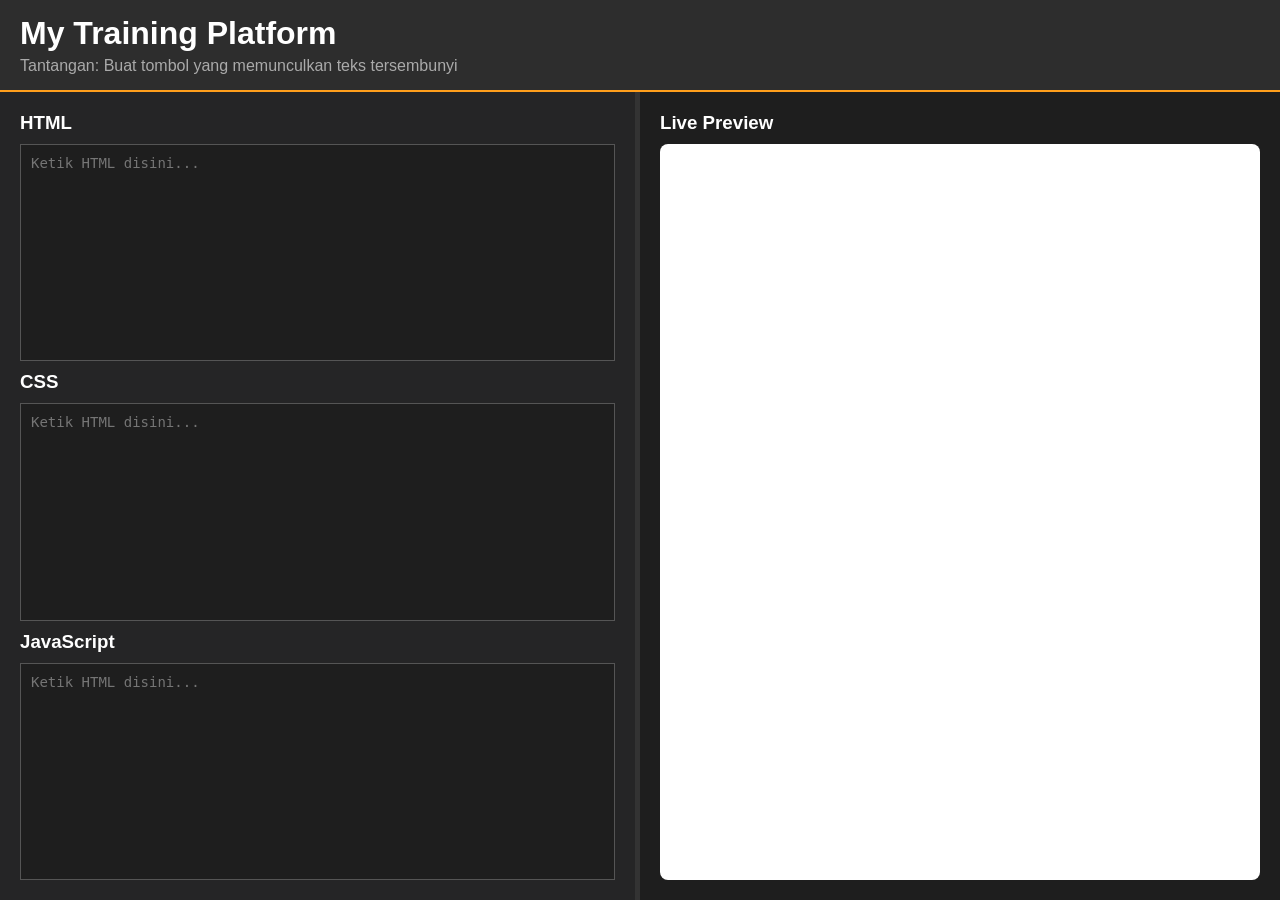
==== index.html @ 6c1050d1 "Initial commit: Live Code Editor" ====
<html lang="en">

<head>
    <meta charset="UTF-8">
    <meta name="viewport" content="width=device-width, initial-scale=1.0">
    <title>personal-training-platform</title>
    <link rel="stylesheet" href="style.css">
</head>

<body>
    <!-- Header -->
    <header class="header">
        <h1>My Training Platform</h1>
        <p class="challenge-text">
            Tantangan: Buat tombol yang memunculkan teks tersembunyi
        </p>
    </header>

    <!-- Main -->
    <main class="container">

        <!-- left-panel: Editor -->
        <div class="editor-panel">
            <h3>HTML</h3>
            <textarea id="html-code" placeholder="Ketik HTML disini..."></textarea>

            <h3>CSS</h3>
            <textarea id="css-code" placeholder="Ketik HTML disini..."></textarea>

            <h3>JavaScript</h3>
            <textarea id="js-code" placeholder="Ketik HTML disini..."></textarea>
        </div>

        <!-- right-panel: Output -->

        <div class="output-panel">
            <h3>Live Preview</h3>
            <iframe id="output"></iframe>
        </div>
    </main>

    <!-- Execute Logic -->
    <script src="script.js"></script>
</body>

</html>
---- style.css ----
* {
    box-sizing: border-box;
    margin: 0;
    padding: 0;
}

body {
    font-family: sans-serif;
    background-color: #1e1e1e;
    color: white;
    height: 100vh;
    display: flex;
    flex-direction: column;
}

/* header */
.header {
    padding: 15px 20px;
    background-color: #2d2d2d;
    border-bottom: 2px solid #ff9f1c;
}

.challenge-text {
    color: #aaa;
    margin-top: 5px;
}

/* main */
.container {
    display: flex;
    flex: 1;
}

.editor-panel,
.output-panel {
    width: 50%;
    padding: 20px;
    display: flex;
    flex-direction: column;
    gap: 10px;
}

.editor-panel {
    background-color: #252526;
    border-right: 5px solid #333;
}

textarea {
    flex: 1;
    background-color: #1e1e1e;
    color: #4af626;
    border: 1px solid #555;
    padding: 10px;
    font-family: monospace;
    font-size: 14px;
    resize: none;
}

iframe {
    flex: 1;
    width: 100%;
    background-color: white;
    border: none;
    border-radius: 8px;
}
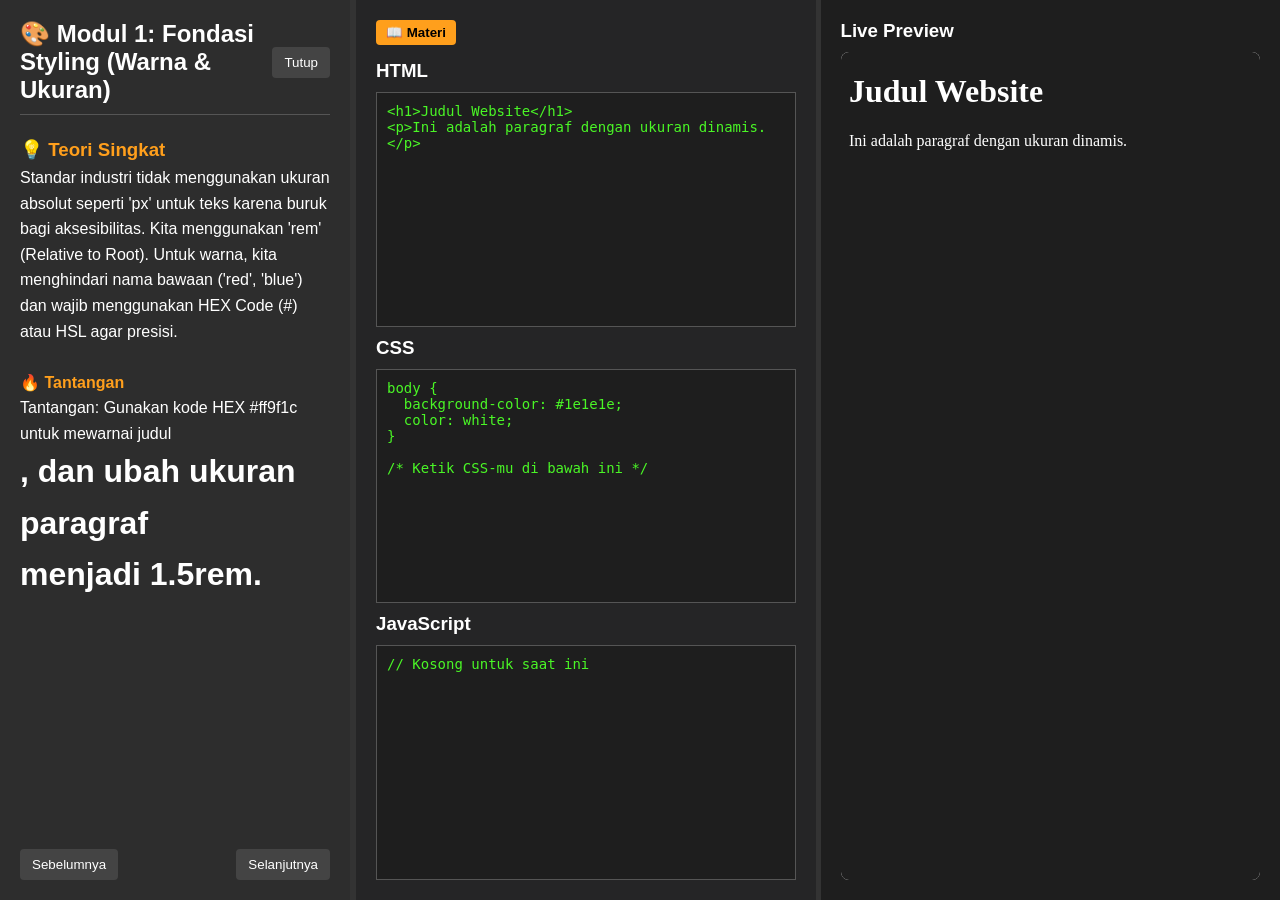
==== commit e506061e: "feat: implement 3-panel UI, custom resizer, and dynamic learning modules" ====
--- a/index.html
+++ b/index.html
@@ -8,27 +8,47 @@
 </head>
 
 <body>
-    <!-- Header -->
-    <header class="header">
-        <h1>My Training Platform</h1>
-        <p class="challenge-text">
-            Tantangan: Buat tombol yang memunculkan teks tersembunyi
-        </p>
-    </header>
 
     <!-- Main -->
     <main class="container">
+        <!-- Theory-Panel  -->
+        <div class="theory-panel" id="theory-panel">
+            <div class="theory-header">
+                <h2>📚 Modul 1</h2>
+                <button class="toggle-panel">Tutup</button>
+            </div>
+            <div class="theory-content" id="theory-content">
+                <h3>Pengenalan DOM</h3>
+                <p>Penjelasan Materi</p>
+                <br>
+                <h4>Tantangan</h4>
+                <p>Buat Tombol yang memunculkan teks tersembunyi</p>
+            </div>
+            <div class="theory-footer">
+                <button class="btn-prev">Sebelumnya</button>
+                <button class="btn-next">Selanjutnya</button>
+            </div>
+        </div>
+
+        <div class="resizer" id="drag-handle"></div>
 
         <!-- left-panel: Editor -->
         <div class="editor-panel">
+            <!-- Button Buka Materi -->
+            <div style="display: flex; gap: 15px; align-items: center; margin-bottom: 5px;">
+                <button id="toggle-materi"
+                    style="padding: 5px 10px; cursor: pointer; background: #ff9f1c; border: none; border-radius: 4px; font-weight: bold;">📖
+                    Materi</button>
+            </div>
+
             <h3>HTML</h3>
             <textarea id="html-code" placeholder="Ketik HTML disini..."></textarea>
 
             <h3>CSS</h3>
-            <textarea id="css-code" placeholder="Ketik HTML disini..."></textarea>
+            <textarea id="css-code" placeholder="Ketik CSS disini..."></textarea>
 
             <h3>JavaScript</h3>
-            <textarea id="js-code" placeholder="Ketik HTML disini..."></textarea>
+            <textarea id="js-code" placeholder="Ketik JavaScript disini..."></textarea>
         </div>
 
         <!-- right-panel: Output -->
@@ -39,7 +59,8 @@
         </div>
     </main>
 
-    <!-- Execute Logic -->
+    <!-- Execute Js -->
+    <script src="lesson.js"></script>
     <script src="script.js"></script>
 </body>
 
--- a/style.css
+++ b/style.css
@@ -13,17 +13,7 @@
     flex-direction: column;
 }
 
-/* header */
-.header {
-    padding: 15px 20px;
-    background-color: #2d2d2d;
-    border-bottom: 2px solid #ff9f1c;
-}
 
-.challenge-text {
-    color: #aaa;
-    margin-top: 5px;
-}
 
 /* main */
 .container {
@@ -33,7 +23,7 @@
 
 .editor-panel,
 .output-panel {
-    width: 50%;
+    flex: 1;
     padding: 20px;
     display: flex;
     flex-direction: column;
@@ -62,4 +52,64 @@
     background-color: white;
     border: none;
     border-radius: 8px;
+}
+
+/* Panel-theory */
+
+.theory-panel {
+    width: 350px;
+    min-width: 200px;
+    max-width: 50vw;
+    background-color: #2d2d2d;
+    display: flex;
+    flex-direction: column;
+    padding: 20px;
+    overflow-y: auto;
+}
+
+.theory-header {
+    display: flex;
+    justify-content: space-between;
+    align-items: center;
+    margin-bottom: 20px;
+    padding-bottom: 10px;
+    border-bottom: 1px solid #555;
+}
+
+.theory-content {
+    flex: 1;
+    line-height: 1.6;
+}
+
+.theory-footer {
+    display: flex;
+    justify-content: space-between;
+    margin-top: 20px;
+}
+
+.theory-panel button {
+    padding: 8px 12px;
+    background-color: #444;
+    color: white;
+    border: none;
+    border-radius: 4px;
+    cursor: pointer;
+}
+
+.theory-panel button:hover {
+    background: #ff9f1c;
+    color: black;
+}
+
+.resizer {
+    width: 6px;
+    background-color: #333;
+    cursor: ew-resize;
+    transition: background-color 0.2s;
+    z-index: 10;
+}
+
+.resizer:hover,
+.resizer.is-resizing {
+    background-color: #ff9f1c;
 }
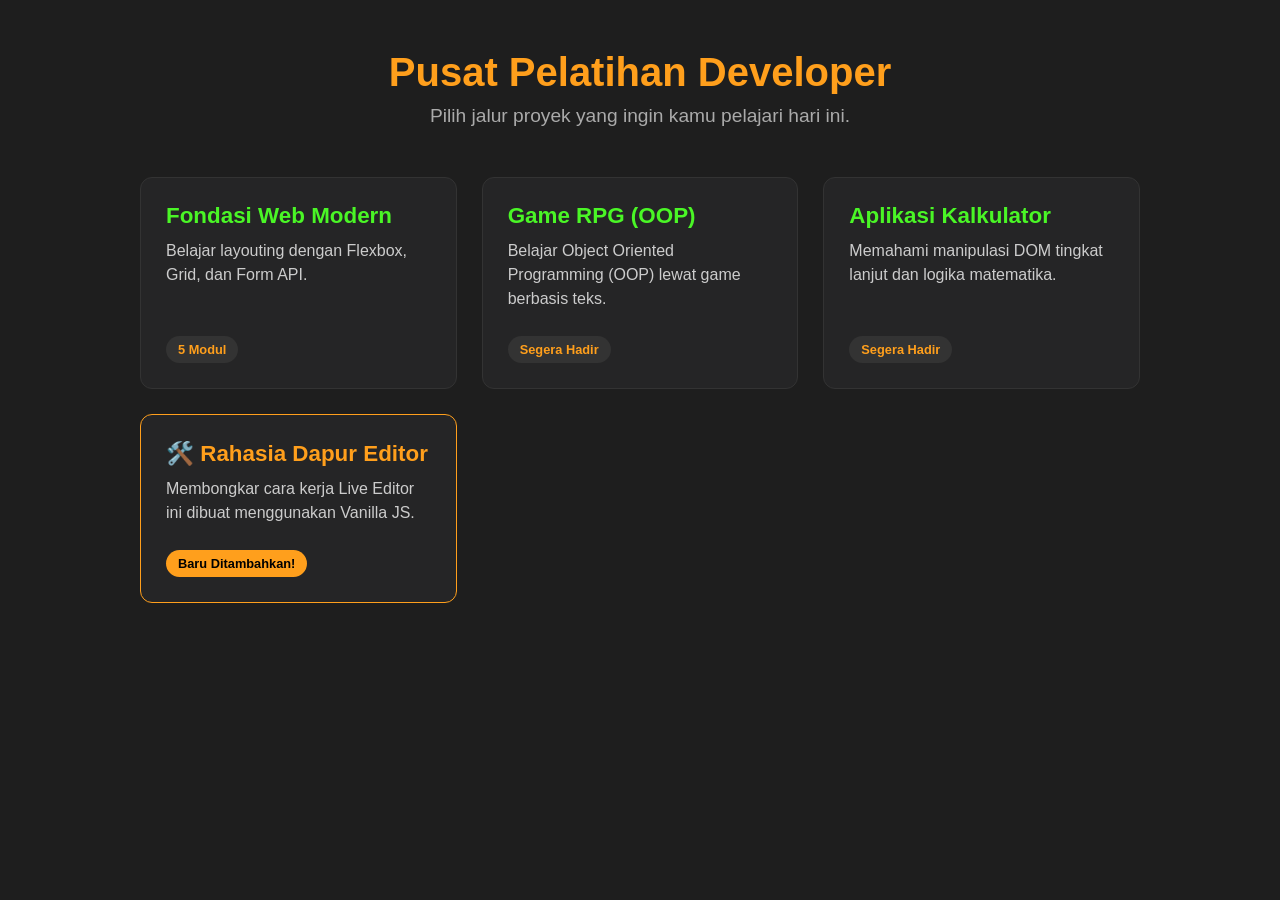
==== commit abe2b9af: "feat: implement multi-course dashboard and url routing" ====
--- a/index.html
+++ b/index.html
@@ -1,67 +1,45 @@
+<!DOCTYPE html>
 <html lang="en">
 
 <head>
     <meta charset="UTF-8">
     <meta name="viewport" content="width=device-width, initial-scale=1.0">
-    <title>personal-training-platform</title>
+    <title>Dashboard - Personal Training Portal</title>
     <link rel="stylesheet" href="style.css">
 </head>
 
-<body>
-
-    <!-- Main -->
-    <main class="container">
-        <!-- Theory-Panel  -->
-        <div class="theory-panel" id="theory-panel">
-            <div class="theory-header">
-                <h2>📚 Modul 1</h2>
-                <button class="toggle-panel">Tutup</button>
-            </div>
-            <div class="theory-content" id="theory-content">
-                <h3>Pengenalan DOM</h3>
-                <p>Penjelasan Materi</p>
-                <br>
-                <h4>Tantangan</h4>
-                <p>Buat Tombol yang memunculkan teks tersembunyi</p>
-            </div>
-            <div class="theory-footer">
-                <button class="btn-prev">Sebelumnya</button>
-                <button class="btn-next">Selanjutnya</button>
-            </div>
-        </div>
-
-        <div class="resizer" id="drag-handle"></div>
-
-        <!-- left-panel: Editor -->
-        <div class="editor-panel">
-            <!-- Button Buka Materi -->
-            <div style="display: flex; gap: 15px; align-items: center; margin-bottom: 5px;">
-                <button id="toggle-materi"
-                    style="padding: 5px 10px; cursor: pointer; background: #ff9f1c; border: none; border-radius: 4px; font-weight: bold;">📖
-                    Materi</button>
-            </div>
-
-            <h3>HTML</h3>
-            <textarea id="html-code" placeholder="Ketik HTML disini..."></textarea>
-
-            <h3>CSS</h3>
-            <textarea id="css-code" placeholder="Ketik CSS disini..."></textarea>
-
-            <h3>JavaScript</h3>
-            <textarea id="js-code" placeholder="Ketik JavaScript disini..."></textarea>
-        </div>
-
-        <!-- right-panel: Output -->
-
-        <div class="output-panel">
-            <h3>Live Preview</h3>
-            <iframe id="output"></iframe>
-        </div>
+<body class="dashboard-body">
+    <!-- header -->
+    <header class="dashboard-header">
+        <h1>Pusat Pelatihan Developer</h1>
+        <p>Pilih jalur proyek yang ingin kamu pelajari hari ini.</p>
+    </header>
+    <main class="project-grid">
+        <!-- card 1 -->
+        <a href="editor.html?project=dasar" class="project-card">
+            <h3>Fondasi Web Modern</h3>
+            <p>Belajar layouting dengan Flexbox, Grid, dan Form API.</p>
+            <span class="badge">5 Modul</span>
+        </a>
+        <!-- card 2 -->
+        <a href="editor.html?project=oop" class="project-card">
+            <h3>Game RPG (OOP)</h3>
+            <p>Belajar Object Oriented Programming (OOP) lewat game berbasis teks.</p>
+            <span class="badge">Segera Hadir</span>
+        </a>
+        <!-- card 3 -->
+        <a href="editor.html?project=dom" class="project-card">
+            <h3>Aplikasi Kalkulator</h3>
+            <p>Memahami manipulasi DOM tingkat lanjut dan logika matematika.</p>
+            <span class="badge">Segera Hadir</span>
+        </a>
+        <!-- card 4 (BARU!) -->
+        <a href="editor.html?project=platform" class="project-card" style="border-color: #ff9f1c;">
+            <h3 style="color: #ff9f1c;">🛠️ Rahasia Dapur Editor</h3>
+            <p>Membongkar cara kerja Live Editor ini dibuat menggunakan Vanilla JS.</p>
+            <span class="badge" style="background: #ff9f1c; color: black;">Baru Ditambahkan!</span>
+        </a>
     </main>
-
-    <!-- Execute Js -->
-    <script src="lesson.js"></script>
-    <script src="script.js"></script>
 </body>
 
 </html>
--- a/style.css
+++ b/style.css
@@ -112,4 +112,74 @@
 .resizer:hover,
 .resizer.is-resizing {
     background-color: #ff9f1c;
+}
+
+/* Dashboard */
+.dashboard-body {
+    padding: 50px;
+    /* display: block; */
+}
+
+.dashboard-header {
+    text-align: center;
+    margin-bottom: 50px;
+}
+
+.dashboard-header h1 {
+    font-size: 2.5rem;
+    color: #ff9f1c;
+    margin-bottom: 10px;
+}
+
+.dashboard-header p {
+    color: #aaa;
+    font-size: 1.2rem;
+}
+
+.project-grid {
+    display: grid;
+    grid-template-columns: repeat(3, 1fr);
+    gap: 25px;
+    max-width: 1000px;
+    margin: 0 auto;
+}
+
+.project-card {
+    background-color: #252526;
+    border: 1px solid #333;
+    border-radius: 12px;
+    padding: 25px;
+    text-decoration: none;
+    color: white;
+    transition: transform 0.3s, border-color 0.3s;
+    display: flex;
+    flex-direction: column;
+}
+
+.project-card:hover {
+    transform: translateY(-8px);
+    border-color: #ff9f1c;
+}
+
+.project-card h3 {
+    font-size: 1.4rem;
+    margin-bottom: 10px;
+    color: #4af626;
+}
+
+.project-card p {
+    color: #ccc;
+    line-height: 1.5;
+    margin-bottom: 25px;
+    flex: 1;
+}
+
+.badge {
+    align-self: flex-start;
+    background-color: #333;
+    padding: 6px 12px;
+    border-radius: 20px;
+    font-size: 0.8rem;
+    color: #ff9f1c;
+    font-weight: bold;
 }
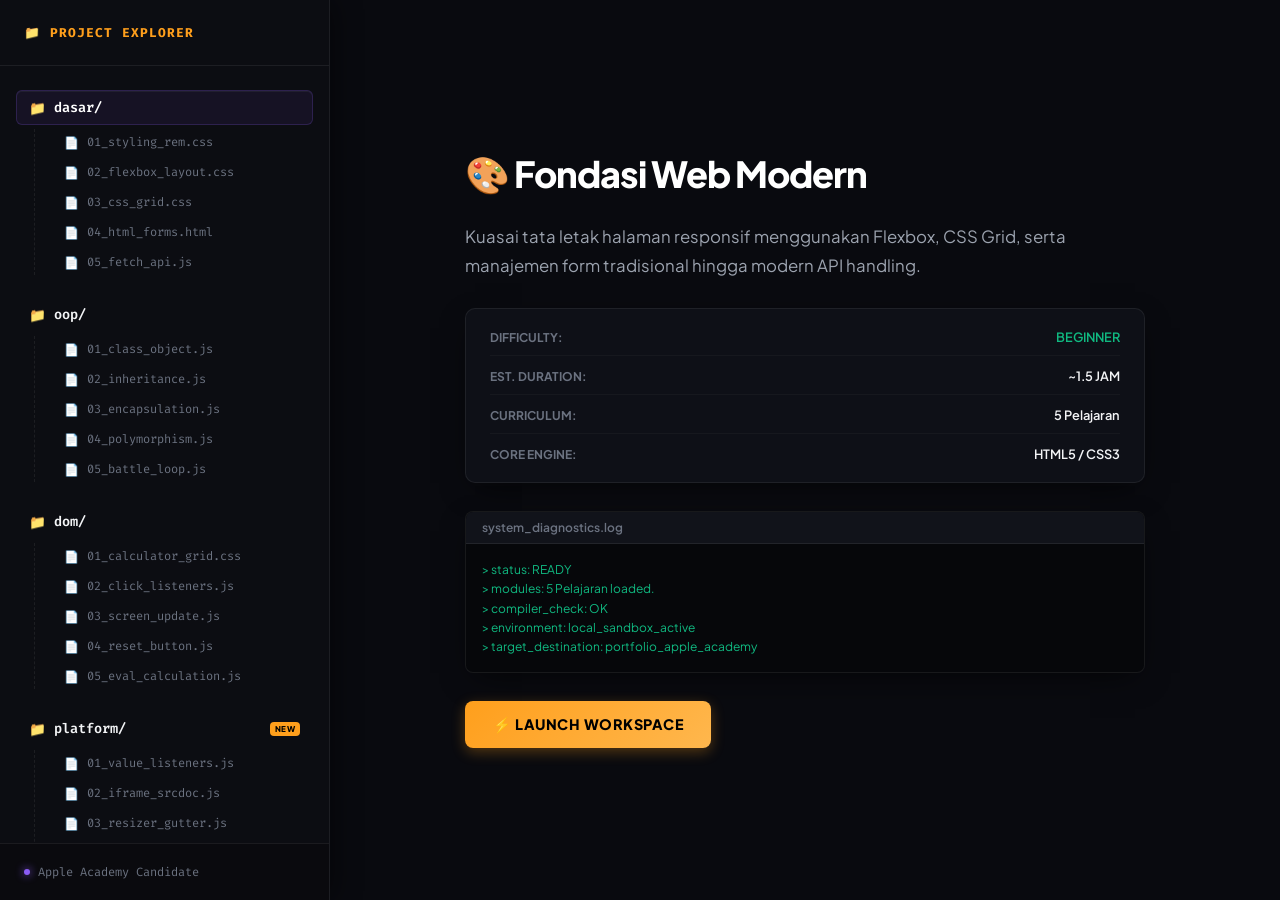
==== commit f2b9ad86: "feat: complete curriculum, implement sandbox console, and redesign dashboard as IDE explorer" ====
--- a/index.html
+++ b/index.html
@@ -1,45 +1,206 @@
 <!DOCTYPE html>
-<html lang="en">
+<html lang="id">
 
 <head>
     <meta charset="UTF-8">
     <meta name="viewport" content="width=device-width, initial-scale=1.0">
-    <title>Dashboard - Personal Training Portal</title>
+    <title>Pusat Pelatihan Developer - Project Explorer</title>
     <link rel="stylesheet" href="style.css">
 </head>
 
 <body class="dashboard-body">
-    <!-- header -->
-    <header class="dashboard-header">
-        <h1>Pusat Pelatihan Developer</h1>
-        <p>Pilih jalur proyek yang ingin kamu pelajari hari ini.</p>
-    </header>
-    <main class="project-grid">
-        <!-- card 1 -->
-        <a href="editor.html?project=dasar" class="project-card">
-            <h3>Fondasi Web Modern</h3>
-            <p>Belajar layouting dengan Flexbox, Grid, dan Form API.</p>
-            <span class="badge">5 Modul</span>
-        </a>
-        <!-- card 2 -->
-        <a href="editor.html?project=oop" class="project-card">
-            <h3>Game RPG (OOP)</h3>
-            <p>Belajar Object Oriented Programming (OOP) lewat game berbasis teks.</p>
-            <span class="badge">Segera Hadir</span>
-        </a>
-        <!-- card 3 -->
-        <a href="editor.html?project=dom" class="project-card">
-            <h3>Aplikasi Kalkulator</h3>
-            <p>Memahami manipulasi DOM tingkat lanjut dan logika matematika.</p>
-            <span class="badge">Segera Hadir</span>
-        </a>
-        <!-- card 4 (BARU!) -->
-        <a href="editor.html?project=platform" class="project-card" style="border-color: #ff9f1c;">
-            <h3 style="color: #ff9f1c;">🛠️ Rahasia Dapur Editor</h3>
-            <p>Membongkar cara kerja Live Editor ini dibuat menggunakan Vanilla JS.</p>
-            <span class="badge" style="background: #ff9f1c; color: black;">Baru Ditambahkan!</span>
-        </a>
-    </main>
+
+    <!-- IDE Explorer Workspace Layout -->
+    <div class="explorer-layout">
+        
+        <!-- Sidebar Directory Tree -->
+        <aside class="explorer-sidebar">
+            <div class="sidebar-header">
+                <span class="sidebar-title">📁 PROJECT EXPLORER</span>
+            </div>
+            
+            <nav class="directory-tree">
+                <div class="tree-root">
+                    
+                    <!-- Project 1 -->
+                    <div class="tree-node">
+                        <span class="tree-item folder active" data-project="dasar">
+                            <span class="icon">📁</span> dasar/
+                        </span>
+                        <div class="tree-sub">
+                            <span class="tree-item file"><span class="icon">📄</span> 01_styling_rem.css</span>
+                            <span class="tree-item file"><span class="icon">📄</span> 02_flexbox_layout.css</span>
+                            <span class="tree-item file"><span class="icon">📄</span> 03_css_grid.css</span>
+                            <span class="tree-item file"><span class="icon">📄</span> 04_html_forms.html</span>
+                            <span class="tree-item file"><span class="icon">📄</span> 05_fetch_api.js</span>
+                        </div>
+                    </div>
+
+                    <!-- Project 2 -->
+                    <div class="tree-node">
+                        <span class="tree-item folder" data-project="oop">
+                            <span class="icon">📁</span> oop/
+                        </span>
+                        <div class="tree-sub">
+                            <span class="tree-item file"><span class="icon">📄</span> 01_class_object.js</span>
+                            <span class="tree-item file"><span class="icon">📄</span> 02_inheritance.js</span>
+                            <span class="tree-item file"><span class="icon">📄</span> 03_encapsulation.js</span>
+                            <span class="tree-item file"><span class="icon">📄</span> 04_polymorphism.js</span>
+                            <span class="tree-item file"><span class="icon">📄</span> 05_battle_loop.js</span>
+                        </div>
+                    </div>
+
+                    <!-- Project 3 -->
+                    <div class="tree-node">
+                        <span class="tree-item folder" data-project="dom">
+                            <span class="icon">📁</span> dom/
+                        </span>
+                        <div class="tree-sub">
+                            <span class="tree-item file"><span class="icon">📄</span> 01_calculator_grid.css</span>
+                            <span class="tree-item file"><span class="icon">📄</span> 02_click_listeners.js</span>
+                            <span class="tree-item file"><span class="icon">📄</span> 03_screen_update.js</span>
+                            <span class="tree-item file"><span class="icon">📄</span> 04_reset_button.js</span>
+                            <span class="tree-item file"><span class="icon">📄</span> 05_eval_calculation.js</span>
+                        </div>
+                    </div>
+
+                    <!-- Project 4 -->
+                    <div class="tree-node">
+                        <span class="tree-item folder" data-project="platform">
+                            <span class="icon">📁</span> platform/ <span class="tag-new">NEW</span>
+                        </span>
+                        <div class="tree-sub">
+                            <span class="tree-item file"><span class="icon">📄</span> 01_value_listeners.js</span>
+                            <span class="tree-item file"><span class="icon">📄</span> 02_iframe_srcdoc.js</span>
+                            <span class="tree-item file"><span class="icon">📄</span> 03_resizer_gutter.js</span>
+                            <span class="tree-item file"><span class="icon">📄</span> 04_multi_database.js</span>
+                            <span class="tree-item file"><span class="icon">📄</span> 05_url_params.js</span>
+                        </div>
+                    </div>
+
+                </div>
+            </nav>
+            
+            <div class="sidebar-footer">
+                <span class="user-badge">Apple Academy Candidate</span>
+            </div>
+        </aside>
+
+        <!-- Preview Detail Panel -->
+        <main class="preview-panel">
+            <div class="preview-inner">
+                <div id="project-details" class="details-content">
+                    <!-- Dynamic project details injected here -->
+                </div>
+            </div>
+        </main>
+        
+    </div>
+
+    <!-- Live Preview Script -->
+    <script>
+        const projectData = {
+            dasar: {
+                title: "🎨 Fondasi Web Modern",
+                desc: "Kuasai tata letak halaman responsif menggunakan Flexbox, CSS Grid, serta manajemen form tradisional hingga modern API handling.",
+                difficulty: "BEGINNER",
+                difficultyClass: "text-green",
+                duration: "~1.5 JAM",
+                modules: "5 Pelajaran",
+                engine: "HTML5 / CSS3",
+                status: "READY",
+                link: "editor.html?project=dasar"
+            },
+            oop: {
+                title: "🗡️ Game RPG (OOP)",
+                desc: "Pahami paradigma Object-Oriented Programming (OOP) melalui rancangan cetakan class Karakter, enkapsulasi status HP, polimorfisme serangan, hingga simulasi loop pertarungan otomatis bergilir.",
+                difficulty: "INTERMEDIATE",
+                difficultyClass: "text-amber",
+                duration: "~2.5 JAM",
+                modules: "5 Pelajaran",
+                engine: "JAVASCRIPT (ES6)",
+                status: "READY",
+                link: "editor.html?project=oop"
+            },
+            dom: {
+                title: "📱 Aplikasi Kalkulator",
+                desc: "Eksplorasi manipulasi DOM tingkat lanjut dan penanganan logika matematika dinamis secara real-time lewat event listener tombol serta evaluasi ekspresi matematis.",
+                difficulty: "INTERMEDIATE",
+                difficultyClass: "text-amber",
+                duration: "~2.0 JAM",
+                modules: "5 Pelajaran",
+                engine: "VANILLA DOM API",
+                status: "READY",
+                link: "editor.html?project=dom"
+            },
+            platform: {
+                title: "🛠️ Rahasia Dapur Editor",
+                desc: "Bedah arsitektur di balik Live Editor ini dibangun! Pelajari manipulasi srcdoc Iframe secara dinamis, penangkapan kordinat pointer mouse (resizer drag), dan perutean URL parameters.",
+                difficulty: "ADVANCED",
+                difficultyClass: "text-red",
+                duration: "~3.0 JAM",
+                modules: "5 Pelajaran",
+                engine: "VANILLA JS CORE",
+                status: "READY",
+                link: "editor.html?project=platform"
+            }
+        };
+
+        function updatePreview(key) {
+            const data = projectData[key];
+            if (!data) return;
+
+            const details = document.getElementById('project-details');
+            details.innerHTML = `
+                <h2 class="project-title">${data.title}</h2>
+                <p class="project-desc">${data.desc}</p>
+                
+                <div class="meta-section">
+                    <div class="meta-row">
+                        <span class="meta-label">DIFFICULTY:</span> 
+                        <span class="meta-value ${data.difficultyClass}">${data.difficulty}</span>
+                    </div>
+                    <div class="meta-row">
+                        <span class="meta-label">EST. DURATION:</span> 
+                        <span class="meta-value">${data.duration}</span>
+                    </div>
+                    <div class="meta-row">
+                        <span class="meta-label">CURRICULUM:</span> 
+                        <span class="meta-value">${data.modules}</span>
+                    </div>
+                    <div class="meta-row">
+                        <span class="meta-label">CORE ENGINE:</span> 
+                        <span class="meta-value">${data.engine}</span>
+                    </div>
+                </div>
+                
+                <div class="terminal-diag">
+                    <div class="terminal-header">system_diagnostics.log</div>
+                    <pre class="terminal-body">> status: ${data.status}
+> modules: ${data.modules} loaded.
+> compiler_check: OK
+> environment: local_sandbox_active
+> target_destination: portfolio_apple_academy</pre>
+                </div>
+                
+                <a href="${data.link}" class="launch-btn">⚡ LAUNCH WORKSPACE</a>
+            `;
+        }
+
+        // Click actions
+        document.querySelectorAll('.tree-item.folder').forEach(item => {
+            item.addEventListener('click', () => {
+                document.querySelectorAll('.tree-item.folder').forEach(f => f.classList.remove('active'));
+                item.classList.add('active');
+                const key = item.getAttribute('data-project');
+                updatePreview(key);
+            });
+        });
+
+        // Init
+        updatePreview('dasar');
+    </script>
+
 </body>
 
 </html>
--- a/style.css
+++ b/style.css
@@ -1,185 +1,724 @@
+@import url('https://fonts.googleapis.com/css2?family=Fira+Code:wght@400;500;600&family=Plus+Jakarta+Sans:wght@400;500;600;700;800&display=swap');
+
+:root {
+    /* Color Palette */
+    --bg-dark: #090a0f;
+    --bg-deep: #0e1017;
+    --bg-card: rgba(20, 24, 33, 0.7);
+    --border-glass: rgba(255, 255, 255, 0.07);
+    --border-focus: #8b5cf6;
+    
+    --text-primary: #f3f4f6;
+    --text-secondary: #9ca3af;
+    --text-muted: #6b7280;
+    
+    --accent-purple: #8b5cf6;
+    --accent-purple-glow: rgba(139, 92, 246, 0.3);
+    --accent-orange: #ff9f1c;
+    --accent-orange-glow: rgba(255, 159, 28, 0.3);
+    --accent-emerald: #10b981;
+    --accent-emerald-glow: rgba(16, 185, 129, 0.2);
+    
+    /* System Colors */
+    --shadow-premium: 0 10px 30px -10px rgba(0, 0, 0, 0.7);
+    --shadow-glow: 0 0 20px rgba(139, 92, 246, 0.15);
+    
+    /* Fonts */
+    --font-sans: 'Plus Jakarta Sans', sans-serif;
+    --font-mono: 'Fira Code', monospace;
+}
+
 * {
     box-sizing: border-box;
     margin: 0;
     padding: 0;
+    font-family: var(--font-sans);
 }
 
 body {
-    font-family: sans-serif;
-    background-color: #1e1e1e;
-    color: white;
+    background-color: var(--bg-dark);
+    background-image: 
+        radial-gradient(circle at 10% 20%, rgba(139, 92, 246, 0.08) 0%, transparent 40%),
+        radial-gradient(circle at 90% 80%, rgba(255, 159, 28, 0.05) 0%, transparent 40%);
+    color: var(--text-primary);
     height: 100vh;
     display: flex;
     flex-direction: column;
-}
-
-
-
-/* main */
+    overflow: hidden;
+    -webkit-font-smoothing: antialiased;
+}
+
+/* Custom Scrollbars */
+::-webkit-scrollbar {
+    width: 8px;
+    height: 8px;
+}
+::-webkit-scrollbar-track {
+    background: var(--bg-dark);
+}
+::-webkit-scrollbar-thumb {
+    background: rgba(255, 255, 255, 0.1);
+    border-radius: 4px;
+}
+::-webkit-scrollbar-thumb:hover {
+    background: var(--accent-purple);
+}
+
+/* Main Layout */
 .container {
     display: flex;
     flex: 1;
-}
-
-.editor-panel,
-.output-panel {
-    flex: 1;
+    height: 100%;
+    overflow: hidden;
+    background: var(--bg-dark);
+}
+
+/* Sidebar - Theory Panel */
+.theory-panel {
+    width: 380px;
+    min-width: 250px;
+    max-width: 50vw;
+    background-color: var(--bg-deep);
+    border-right: 1px solid var(--border-glass);
+    display: flex;
+    flex-direction: column;
+    height: 100%;
+    z-index: 5;
+    position: relative;
+    box-shadow: 5px 0 25px rgba(0, 0, 0, 0.3);
+}
+
+.theory-header {
+    display: flex;
+    justify-content: space-between;
+    align-items: center;
+    padding: 24px;
+    border-bottom: 1px solid var(--border-glass);
+}
+
+.theory-header h2 {
+    font-size: 1.25rem;
+    font-weight: 800;
+    letter-spacing: -0.5px;
+    background: linear-gradient(135deg, var(--text-primary) 30%, #a78bfa 100%);
+    -webkit-background-clip: text;
+    -webkit-text-fill-color: transparent;
+}
+
+.theory-panel .toggle-panel {
+    padding: 6px 12px;
+    background-color: rgba(255, 255, 255, 0.05);
+    color: var(--text-secondary);
+    border: 1px solid var(--border-glass);
+    border-radius: 6px;
+    font-size: 0.8rem;
+    font-weight: 600;
+    cursor: pointer;
+    transition: all 0.2s ease;
+}
+
+.theory-panel .toggle-panel:hover {
+    background-color: rgba(255, 255, 255, 0.1);
+    color: var(--text-primary);
+}
+
+.theory-content {
+    flex: 1;
+    padding: 24px;
+    overflow-y: auto;
+    line-height: 1.7;
+    font-size: 0.95rem;
+    color: var(--text-secondary);
+}
+
+.theory-content h3 {
+    font-size: 1.1rem;
+    font-weight: 700;
+    margin-bottom: 12px;
+    display: flex;
+    align-items: center;
+    gap: 8px;
+}
+
+.theory-content p {
+    margin-bottom: 20px;
+}
+
+.theory-content h4 {
+    font-size: 1rem;
+    font-weight: 700;
+    margin-top: 24px;
+    margin-bottom: 12px;
+    display: flex;
+    align-items: center;
+    gap: 8px;
+}
+
+.theory-footer {
+    display: flex;
+    justify-content: space-between;
+    gap: 12px;
+    padding: 20px 24px;
+    border-top: 1px solid var(--border-glass);
+    background-color: rgba(10, 11, 15, 0.4);
+}
+
+.theory-footer button {
+    flex: 1;
+    padding: 10px 16px;
+    background-color: rgba(255, 255, 255, 0.04);
+    color: var(--text-primary);
+    border: 1px solid var(--border-glass);
+    border-radius: 8px;
+    font-size: 0.85rem;
+    font-weight: 700;
+    cursor: pointer;
+    transition: all 0.2s cubic-bezier(0.4, 0, 0.2, 1);
+    display: inline-flex;
+    justify-content: center;
+    align-items: center;
+    gap: 6px;
+}
+
+.theory-footer button:hover {
+    background-color: var(--accent-purple);
+    border-color: var(--accent-purple);
+    box-shadow: 0 4px 12px var(--accent-purple-glow);
+    transform: translateY(-1px);
+}
+
+.theory-footer button:active {
+    transform: translateY(0);
+}
+
+/* Split Pane Gutter Resizer */
+.resizer {
+    width: 4px;
+    background-color: var(--border-glass);
+    cursor: ew-resize;
+    z-index: 10;
+    position: relative;
+    transition: background-color 0.2s, box-shadow 0.2s;
+}
+
+.resizer:hover,
+.resizer.is-resizing {
+    background-color: var(--accent-purple);
+    box-shadow: 0 0 10px var(--accent-purple);
+}
+
+/* Editor Panel Workspace */
+.editor-panel {
+    flex: 1.2;
+    background-color: var(--bg-dark);
     padding: 20px;
     display: flex;
     flex-direction: column;
-    gap: 10px;
-}
-
-.editor-panel {
-    background-color: #252526;
-    border-right: 5px solid #333;
-}
-
-textarea {
-    flex: 1;
-    background-color: #1e1e1e;
-    color: #4af626;
-    border: 1px solid #555;
-    padding: 10px;
-    font-family: monospace;
-    font-size: 14px;
-    resize: none;
-}
-
-iframe {
-    flex: 1;
-    width: 100%;
-    background-color: white;
+    gap: 16px;
+    height: 100%;
+    overflow-y: auto;
+}
+
+.editor-nav {
+    display: flex;
+    gap: 12px;
+    align-items: center;
+    margin-bottom: 4px;
+}
+
+.nav-btn-secondary {
+    text-decoration: none;
+    padding: 8px 16px;
+    background: rgba(255, 255, 255, 0.03);
+    color: var(--text-secondary);
+    border-radius: 8px;
+    font-size: 0.85rem;
+    font-weight: 700;
+    border: 1px solid var(--border-glass);
+    transition: all 0.2s ease;
+    display: inline-flex;
+    align-items: center;
+    gap: 6px;
+}
+
+.nav-btn-secondary:hover {
+    background: rgba(255, 255, 255, 0.08);
+    color: var(--text-primary);
+    border-color: rgba(255, 255, 255, 0.15);
+}
+
+.nav-btn-primary {
+    padding: 8px 16px;
+    cursor: pointer;
+    background: linear-gradient(135deg, var(--accent-orange) 0%, #ffb74d 100%);
     border: none;
     border-radius: 8px;
-}
-
-/* Panel-theory */
-
-.theory-panel {
-    width: 350px;
-    min-width: 200px;
-    max-width: 50vw;
-    background-color: #2d2d2d;
-    display: flex;
-    flex-direction: column;
-    padding: 20px;
+    font-size: 0.85rem;
+    font-weight: 700;
+    color: #000;
+    transition: all 0.2s ease;
+    display: inline-flex;
+    align-items: center;
+    gap: 6px;
+    box-shadow: 0 4px 12px var(--accent-orange-glow);
+}
+
+.nav-btn-primary:hover {
+    transform: translateY(-1px);
+    box-shadow: 0 6px 16px var(--accent-orange-glow);
+}
+
+/* IDE Mock Layout */
+.editor-group {
+    display: flex;
+    flex-direction: column;
+    flex: 1;
+    min-height: 140px;
+    background: var(--bg-deep);
+    border-radius: 10px;
+    border: 1px solid var(--border-glass);
+    overflow: hidden;
+    box-shadow: var(--shadow-premium);
+    transition: border-color 0.3s, box-shadow 0.3s;
+}
+
+.editor-group:focus-within {
+    border-color: var(--accent-purple);
+    box-shadow: 0 0 15px rgba(139, 92, 246, 0.1);
+}
+
+.editor-tab {
+    background: #11131a;
+    padding: 8px 16px;
+    font-family: var(--font-sans);
+    font-size: 0.75rem;
+    font-weight: 700;
+    letter-spacing: 0.5px;
+    color: var(--text-secondary);
+    border-bottom: 1px solid var(--border-glass);
+    display: flex;
+    align-items: center;
+    gap: 8px;
+}
+
+.tab-dot {
+    width: 6px;
+    height: 6px;
+    border-radius: 50%;
+    display: inline-block;
+}
+
+.html-dot { background-color: #e34c26; box-shadow: 0 0 8px #e34c26; }
+.css-dot { background-color: #264de4; box-shadow: 0 0 8px #264de4; }
+.js-dot { background-color: #f7df1e; box-shadow: 0 0 8px #f7df1e; }
+
+textarea {
+    flex: 1;
+    background-color: transparent;
+    color: var(--text-primary);
+    border: none;
+    padding: 12px 16px;
+    font-family: var(--font-mono);
+    font-size: 13px;
+    line-height: 1.6;
+    resize: none;
+    outline: none;
+}
+
+/* Output Live Preview */
+.output-panel {
+    flex: 1;
+    background-color: var(--bg-dark);
+    padding: 20px 20px 20px 0;
+    display: flex;
+    flex-direction: column;
+    gap: 12px;
+    height: 100%;
+}
+
+.output-panel h3 {
+    font-size: 0.9rem;
+    font-weight: 800;
+    letter-spacing: 0.5px;
+    text-transform: uppercase;
+    color: var(--text-secondary);
+    padding-left: 4px;
+    display: flex;
+    align-items: center;
+    gap: 8px;
+}
+
+.output-panel h3::before {
+    content: '';
+    display: inline-block;
+    width: 8px;
+    height: 8px;
+    border-radius: 50%;
+    background-color: var(--accent-emerald);
+    box-shadow: 0 0 8px var(--accent-emerald);
+}
+
+iframe {
+    flex: 1;
+    width: 100%;
+    background-color: #ffffff;
+    border: 1px solid var(--border-glass);
+    border-radius: 10px;
+    box-shadow: var(--shadow-premium);
+}
+
+/* ==========================================
+   Dashboard UI (IDE Explorer - index.html)
+   ========================================== */
+.explorer-layout {
+    display: flex;
+    width: 100vw;
+    height: 100vh;
+    background: var(--bg-dark);
+    overflow: hidden;
+}
+
+/* Sidebar Directory Tree */
+.explorer-sidebar {
+    width: 330px;
+    min-width: 300px;
+    background-color: #0c0d12;
+    border-right: 1px solid var(--border-glass);
+    display: flex;
+    flex-direction: column;
+    height: 100%;
+    z-index: 10;
+    box-shadow: 5px 0 25px rgba(0, 0, 0, 0.4);
+}
+
+.sidebar-header {
+    padding: 24px;
+    border-bottom: 1px solid var(--border-glass);
+}
+
+.sidebar-title {
+    font-family: var(--font-mono);
+    font-size: 0.8rem;
+    font-weight: 700;
+    letter-spacing: 1px;
+    color: var(--accent-orange);
+    display: flex;
+    align-items: center;
+    gap: 8px;
+}
+
+.directory-tree {
+    flex: 1;
     overflow-y: auto;
-}
-
-.theory-header {
+    padding: 24px 16px;
+}
+
+.tree-root {
+    display: flex;
+    flex-direction: column;
+    gap: 16px;
+}
+
+.tree-node {
+    display: flex;
+    flex-direction: column;
+}
+
+.tree-item {
+    display: flex;
+    align-items: center;
+    gap: 8px;
+    padding: 8px 12px;
+    border-radius: 6px;
+    font-family: var(--font-mono);
+    font-size: 0.85rem;
+    color: var(--text-secondary);
+    cursor: pointer;
+    user-select: none;
+    transition: all 0.15s ease;
+    border: 1px solid transparent;
+}
+
+.tree-item:hover {
+    background-color: rgba(255, 255, 255, 0.02);
+    color: var(--text-primary);
+}
+
+.tree-item.folder {
+    font-weight: 600;
+    color: var(--text-primary);
+}
+
+.tree-item.folder.active {
+    background-color: rgba(139, 92, 246, 0.08);
+    border-color: rgba(139, 92, 246, 0.2);
+    color: #ffffff;
+    box-shadow: inset 0 1px 0 rgba(255, 255, 255, 0.05);
+}
+
+.tree-sub {
+    display: flex;
+    flex-direction: column;
+    padding-left: 20px;
+    border-left: 1px dashed rgba(255, 255, 255, 0.07);
+    margin-left: 18px;
+    margin-top: 4px;
+    margin-bottom: 6px;
+    gap: 4px;
+}
+
+.tree-item.file {
+    font-size: 0.75rem;
+    color: var(--text-muted);
+    cursor: default;
+    padding: 4px 8px;
+}
+
+.tree-item.file:hover {
+    background-color: transparent;
+    color: var(--text-secondary);
+}
+
+.tag-new {
+    font-size: 8px;
+    font-weight: 800;
+    padding: 2px 5px;
+    background: var(--accent-orange);
+    color: #000;
+    border-radius: 4px;
+    margin-left: auto;
+    letter-spacing: 0.5px;
+}
+
+.sidebar-footer {
+    padding: 20px 24px;
+    border-top: 1px solid var(--border-glass);
+    background: rgba(0, 0, 0, 0.2);
+}
+
+.user-badge {
+    font-family: var(--font-mono);
+    font-size: 0.75rem;
+    color: var(--text-muted);
+    display: flex;
+    align-items: center;
+    gap: 8px;
+}
+
+.user-badge::before {
+    content: '';
+    display: inline-block;
+    width: 6px;
+    height: 6px;
+    border-radius: 50%;
+    background-color: var(--accent-purple);
+    box-shadow: 0 0 8px var(--accent-purple);
+}
+
+/* Preview Panel */
+.preview-panel {
+    flex: 1;
+    height: 100vh;
+    background-color: var(--bg-dark);
+    display: flex;
+    justify-content: center;
+    align-items: center;
+    padding: 40px;
+    overflow-y: auto;
+}
+
+.preview-inner {
+    width: 100%;
+    max-width: 680px;
+}
+
+.details-content {
+    display: flex;
+    flex-direction: column;
+    gap: 28px;
+}
+
+.project-title {
+    font-size: 2.25rem;
+    font-weight: 800;
+    letter-spacing: -1px;
+    color: #ffffff;
+    line-height: 1.2;
+}
+
+.project-desc {
+    font-family: var(--font-sans);
+    font-size: 1.05rem;
+    line-height: 1.7;
+    color: var(--text-secondary);
+}
+
+.meta-section {
+    display: flex;
+    flex-direction: column;
+    gap: 12px;
+    background: var(--bg-deep);
+    padding: 20px 24px;
+    border-radius: 10px;
+    border: 1px solid var(--border-glass);
+    font-family: var(--font-mono);
+    box-shadow: var(--shadow-premium);
+}
+
+.meta-row {
     display: flex;
     justify-content: space-between;
     align-items: center;
-    margin-bottom: 20px;
     padding-bottom: 10px;
-    border-bottom: 1px solid #555;
-}
-
-.theory-content {
-    flex: 1;
+    border-bottom: 1px solid rgba(255, 255, 255, 0.03);
+}
+
+.meta-row:last-child {
+    border-bottom: none;
+    padding-bottom: 0;
+}
+
+.meta-label {
+    color: var(--text-muted);
+    font-size: 0.75rem;
+    font-weight: 700;
+}
+
+.meta-value {
+    color: var(--text-primary);
+    font-size: 0.8rem;
+    font-weight: 600;
+}
+
+.text-green { color: var(--accent-emerald); }
+.text-amber { color: var(--accent-orange); }
+.text-red { color: #ef4444; }
+
+.terminal-diag {
+    background: #06070a;
+    border: 1px solid var(--border-glass);
+    border-radius: 8px;
+    overflow: hidden;
+    font-family: var(--font-mono);
+    font-size: 0.75rem;
+    box-shadow: var(--shadow-premium);
+}
+
+.terminal-header {
+    background: #11131a;
+    padding: 8px 16px;
+    border-bottom: 1px solid var(--border-glass);
+    color: var(--text-muted);
+    font-weight: 600;
+}
+
+.terminal-body {
+    padding: 16px;
+    color: var(--accent-emerald);
     line-height: 1.6;
-}
-
-.theory-footer {
+    margin: 0;
+    overflow-x: auto;
+}
+
+.launch-btn {
+    display: inline-flex;
+    justify-content: center;
+    align-items: center;
+    padding: 14px 28px;
+    background: linear-gradient(135deg, var(--accent-orange) 0%, #ffb74d 100%);
+    color: #000;
+    text-decoration: none;
+    border-radius: 8px;
+    font-weight: 800;
+    font-size: 0.9rem;
+    text-transform: uppercase;
+    letter-spacing: 0.5px;
+    transition: all 0.2s ease;
+    border: none;
+    align-self: flex-start;
+    box-shadow: 0 4px 14px var(--accent-orange-glow);
+}
+
+.launch-btn:hover {
+    transform: translateY(-2px);
+    box-shadow: 0 6px 20px var(--accent-orange-glow);
+}
+
+/* Custom Sandbox Terminal Console */
+.console-panel {
+    background: #11131a;
+    border: 1px solid var(--border-glass);
+    border-radius: 10px;
+    display: flex;
+    flex-direction: column;
+    height: 180px;
+    overflow: hidden;
+    box-shadow: var(--shadow-premium);
+}
+
+.console-header {
+    background: #0d0e12;
+    padding: 8px 16px;
+    border-bottom: 1px solid var(--border-glass);
     display: flex;
     justify-content: space-between;
-    margin-top: 20px;
-}
-
-.theory-panel button {
-    padding: 8px 12px;
-    background-color: #444;
-    color: white;
-    border: none;
+    align-items: center;
+}
+
+.console-title {
+    font-family: var(--font-sans);
+    font-size: 0.75rem;
+    font-weight: 800;
+    letter-spacing: 0.5px;
+    text-transform: uppercase;
+    color: var(--text-secondary);
+}
+
+.console-clear-btn {
+    background: rgba(255, 255, 255, 0.05);
+    color: var(--text-muted);
+    border: 1px solid var(--border-glass);
     border-radius: 4px;
+    padding: 4px 10px;
+    font-size: 0.7rem;
+    font-weight: 700;
     cursor: pointer;
-}
-
-.theory-panel button:hover {
-    background: #ff9f1c;
-    color: black;
-}
-
-.resizer {
-    width: 6px;
-    background-color: #333;
-    cursor: ew-resize;
-    transition: background-color 0.2s;
-    z-index: 10;
-}
-
-.resizer:hover,
-.resizer.is-resizing {
-    background-color: #ff9f1c;
-}
-
-/* Dashboard */
-.dashboard-body {
-    padding: 50px;
-    /* display: block; */
-}
-
-.dashboard-header {
-    text-align: center;
-    margin-bottom: 50px;
-}
-
-.dashboard-header h1 {
-    font-size: 2.5rem;
-    color: #ff9f1c;
-    margin-bottom: 10px;
-}
-
-.dashboard-header p {
-    color: #aaa;
-    font-size: 1.2rem;
-}
-
-.project-grid {
-    display: grid;
-    grid-template-columns: repeat(3, 1fr);
-    gap: 25px;
-    max-width: 1000px;
-    margin: 0 auto;
-}
-
-.project-card {
-    background-color: #252526;
-    border: 1px solid #333;
-    border-radius: 12px;
-    padding: 25px;
-    text-decoration: none;
-    color: white;
-    transition: transform 0.3s, border-color 0.3s;
-    display: flex;
-    flex-direction: column;
-}
-
-.project-card:hover {
-    transform: translateY(-8px);
-    border-color: #ff9f1c;
-}
-
-.project-card h3 {
-    font-size: 1.4rem;
-    margin-bottom: 10px;
-    color: #4af626;
-}
-
-.project-card p {
-    color: #ccc;
+    transition: all 0.2s ease;
+}
+
+.console-clear-btn:hover {
+    background: rgba(255, 255, 255, 0.1);
+    color: var(--text-primary);
+}
+
+.console-body {
+    flex: 1;
+    padding: 12px 16px;
+    overflow-y: auto;
+    background: #090a0f;
+    font-family: var(--font-mono);
+    font-size: 0.8rem;
+    display: flex;
+    flex-direction: column;
+    gap: 6px;
+}
+
+.console-line {
+    color: var(--text-secondary);
     line-height: 1.5;
-    margin-bottom: 25px;
-    flex: 1;
-}
-
-.badge {
-    align-self: flex-start;
-    background-color: #333;
-    padding: 6px 12px;
-    border-radius: 20px;
-    font-size: 0.8rem;
-    color: #ff9f1c;
-    font-weight: bold;
+    word-break: break-all;
+    white-space: pre-wrap;
+}
+
+.console-system {
+    color: var(--text-muted);
+    font-style: italic;
+}
+
+.console-log-line {
+    color: var(--accent-emerald);
+}
+
+.console-error {
+    color: #ef4444;
 }
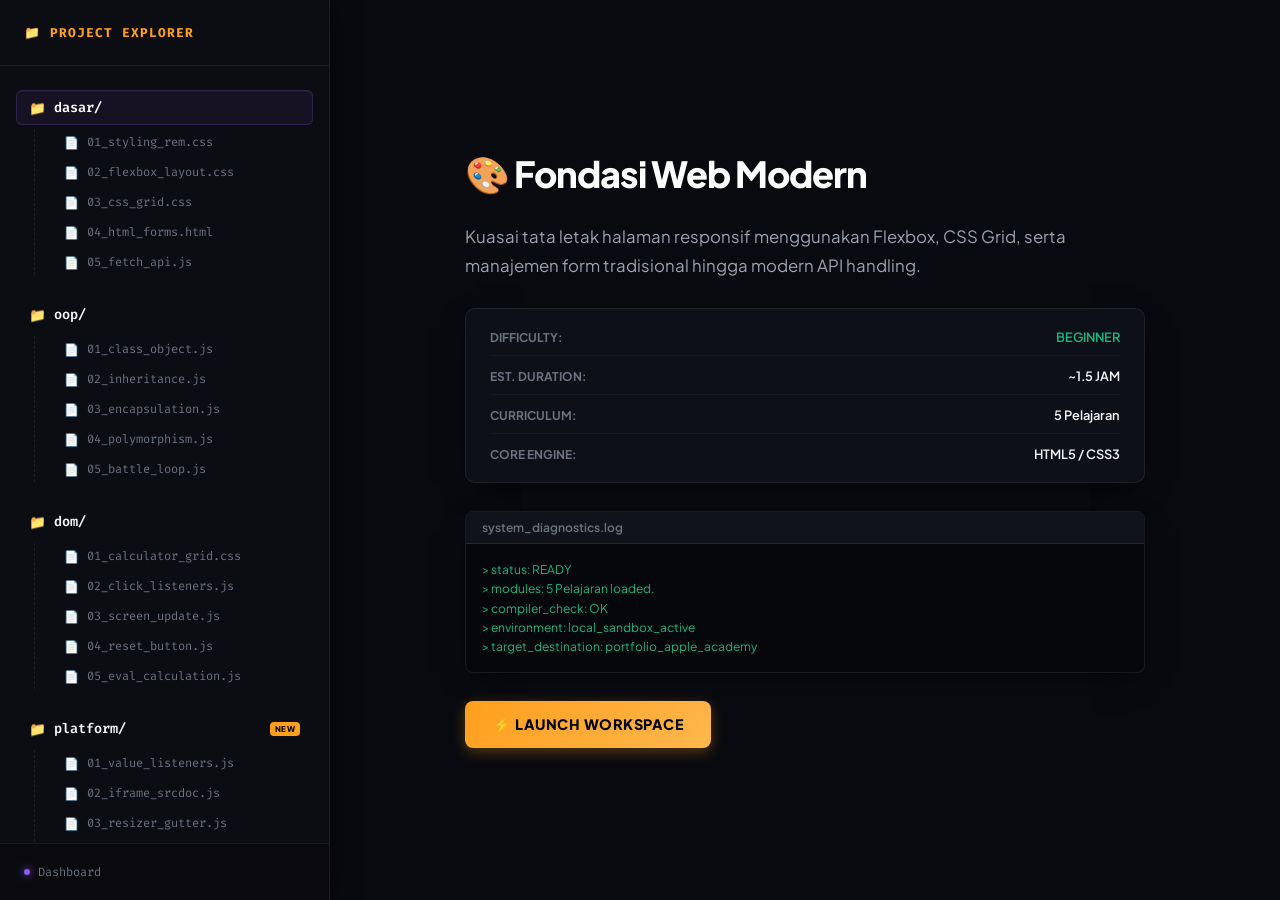
==== commit 2b97a18b: "refactor: change footer badge" ====
--- a/index.html
+++ b/index.html
@@ -12,16 +12,16 @@
 
     <!-- IDE Explorer Workspace Layout -->
     <div class="explorer-layout">
-        
+
         <!-- Sidebar Directory Tree -->
         <aside class="explorer-sidebar">
             <div class="sidebar-header">
                 <span class="sidebar-title">📁 PROJECT EXPLORER</span>
             </div>
-            
+
             <nav class="directory-tree">
                 <div class="tree-root">
-                    
+
                     <!-- Project 1 -->
                     <div class="tree-node">
                         <span class="tree-item folder active" data-project="dasar">
@@ -80,9 +80,9 @@
 
                 </div>
             </nav>
-            
+
             <div class="sidebar-footer">
-                <span class="user-badge">Apple Academy Candidate</span>
+                <span class="user-badge">Dashboard</span>
             </div>
         </aside>
 
@@ -94,7 +94,7 @@
                 </div>
             </div>
         </main>
-        
+
     </div>
 
     <!-- Live Preview Script -->
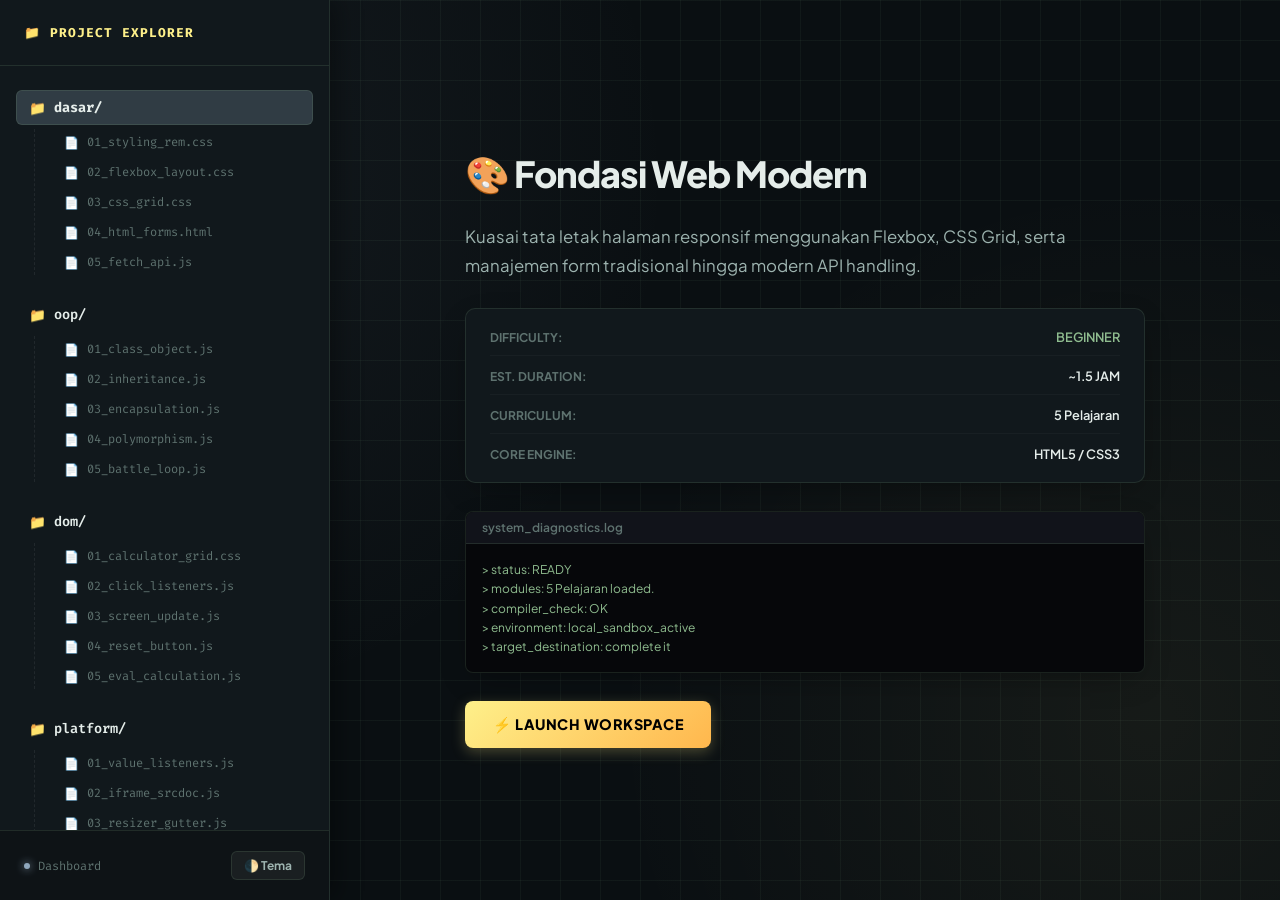
==== commit 22c11070: "feat: adding dark/light theme" ====
--- a/index.html
+++ b/index.html
@@ -5,7 +5,11 @@
     <meta charset="UTF-8">
     <meta name="viewport" content="width=device-width, initial-scale=1.0">
     <title>Pusat Pelatihan Developer - Project Explorer</title>
-    <link rel="stylesheet" href="style.css">
+    <link rel="stylesheet" href="style.css?v=1.1">
+    <script>
+        const initialTheme = localStorage.getItem('theme') || 'dark';
+        document.documentElement.setAttribute('data-theme', initialTheme);
+    </script>
 </head>
 
 <body class="dashboard-body">
@@ -67,7 +71,7 @@
                     <!-- Project 4 -->
                     <div class="tree-node">
                         <span class="tree-item folder" data-project="platform">
-                            <span class="icon">📁</span> platform/ <span class="tag-new">NEW</span>
+                            <span class="icon">📁</span> platform/
                         </span>
                         <div class="tree-sub">
                             <span class="tree-item file"><span class="icon">📄</span> 01_value_listeners.js</span>
@@ -78,11 +82,40 @@
                         </div>
                     </div>
 
+                    <!-- Project 5 -->
+                    <div class="tree-node">
+                        <span class="tree-item folder" data-project="design">
+                            <span class="icon">📁</span> design/
+                        </span>
+                        <div class="tree-sub">
+                            <span class="tree-item file"><span class="icon">📄</span> 01_css_variables.css</span>
+                            <span class="tree-item file"><span class="icon">📄</span> 02_notebook_grids.css</span>
+                            <span class="tree-item file"><span class="icon">📄</span> 03_polaroid_cards.css</span>
+                            <span class="tree-item file"><span class="icon">📄</span> 04_washi_tapes.css</span>
+                            <span class="tree-item file"><span class="icon">📄</span> 05_campfire_burn.css</span>
+                        </div>
+                    </div>
+
+                    <!-- Project 6 -->
+                    <div class="tree-node">
+                        <span class="tree-item folder" data-project="leetcode">
+                            <span class="icon">📁</span> leetcode/ <span class="tag-new">NEW</span>
+                        </span>
+                        <div class="tree-sub">
+                            <span class="tree-item file"><span class="icon">📄</span> 01_big_o.js</span>
+                            <span class="tree-item file"><span class="icon">📄</span> 02_arrays_strings.js</span>
+                            <span class="tree-item file"><span class="icon">📄</span> 03_hash_maps.js</span>
+                            <span class="tree-item file"><span class="icon">📄</span> 04_two_pointers.js</span>
+                            <span class="tree-item file"><span class="icon">📄</span> 05_sliding_window.js</span>
+                        </div>
+                    </div>
+
                 </div>
             </nav>
 
-            <div class="sidebar-footer">
+            <div class="sidebar-footer" style="display: flex; justify-content: space-between; align-items: center;">
                 <span class="user-badge">Dashboard</span>
+                <button id="theme-toggle" class="theme-toggle-btn">🌓 Tema</button>
             </div>
         </aside>
 
@@ -143,6 +176,28 @@
                 engine: "VANILLA JS CORE",
                 status: "READY",
                 link: "editor.html?project=platform"
+            },
+            design: {
+                title: "⛺ Cozy Frontend Design",
+                desc: "Pahami konsep desain frontend tingkat lanjut untuk membuat visual scrapbook yang unik. Pelajari CSS Variables bertingkat, background grid notebook, polaroid card tilt, transisi SVG, dan toggle api unggun Day/Night.",
+                difficulty: "ADVANCED",
+                difficultyClass: "text-red",
+                duration: "~3.5 JAM",
+                modules: "5 Pelajaran",
+                engine: "ADVANCED CSS3 / JS",
+                status: "READY",
+                link: "editor.html?project=design"
+            },
+            leetcode: {
+                title: "🧠 LeetCode & Algoritma (Feynman)",
+                desc: "Kuasai 5 fondasi penting pemecahan masalah di LeetCode (Big O, Array/String, Hash Maps, Two Pointers, Sliding Window) menggunakan penjelasan sederhana Metode Feynman.",
+                difficulty: "INTERMEDIATE",
+                difficultyClass: "text-amber",
+                duration: "~3.0 JAM",
+                modules: "5 Pelajaran",
+                engine: "JAVASCRIPT (ES6)",
+                status: "READY",
+                link: "editor.html?project=leetcode"
             }
         };
 
@@ -180,7 +235,7 @@
 > modules: ${data.modules} loaded.
 > compiler_check: OK
 > environment: local_sandbox_active
-> target_destination: portfolio_apple_academy</pre>
+> target_destination: complete it</pre>
                 </div>
                 
                 <a href="${data.link}" class="launch-btn">⚡ LAUNCH WORKSPACE</a>
@@ -197,6 +252,17 @@
             });
         });
 
+        // Theme toggle action
+        const themeBtn = document.getElementById('theme-toggle');
+        if (themeBtn) {
+            themeBtn.addEventListener('click', () => {
+                const currentTheme = document.documentElement.getAttribute('data-theme') || 'dark';
+                const newTheme = currentTheme === 'light' ? 'dark' : 'light';
+                document.documentElement.setAttribute('data-theme', newTheme);
+                localStorage.setItem('theme', newTheme);
+            });
+        }
+
         // Init
         updatePreview('dasar');
     </script>
--- a/style.css
+++ b/style.css
@@ -1,31 +1,61 @@
 @import url('https://fonts.googleapis.com/css2?family=Fira+Code:wght@400;500;600&family=Plus+Jakarta+Sans:wght@400;500;600;700;800&display=swap');
 
 :root {
-    /* Color Palette */
-    --bg-dark: #090a0f;
-    --bg-deep: #0e1017;
-    --bg-card: rgba(20, 24, 33, 0.7);
-    --border-glass: rgba(255, 255, 255, 0.07);
-    --border-focus: #8b5cf6;
-    
-    --text-primary: #f3f4f6;
-    --text-secondary: #9ca3af;
-    --text-muted: #6b7280;
-    
-    --accent-purple: #8b5cf6;
-    --accent-purple-glow: rgba(139, 92, 246, 0.3);
-    --accent-orange: #ff9f1c;
-    --accent-orange-glow: rgba(255, 159, 28, 0.3);
-    --accent-emerald: #10b981;
-    --accent-emerald-glow: rgba(16, 185, 129, 0.2);
-    
-    /* System Colors */
-    --shadow-premium: 0 10px 30px -10px rgba(0, 0, 0, 0.7);
-    --shadow-glow: 0 0 20px rgba(139, 92, 246, 0.15);
-    
     /* Fonts */
     --font-sans: 'Plus Jakarta Sans', sans-serif;
     --font-mono: 'Fira Code', monospace;
+
+    /* System Shadows */
+    --shadow-premium: 0 10px 30px -10px rgba(0, 0, 0, 0.4);
+    --shadow-glow: 0 0 20px rgba(143, 188, 143, 0.1);
+}
+
+/* Theme Dark: Malam Laut Bintang */
+html, html[data-theme="dark"] {
+    --bg-dark: #0a0f12;
+    --bg-deep: #11181c;
+    --bg-card: rgba(17, 24, 28, 0.75);
+    --border-glass: rgba(143, 188, 143, 0.15);
+    --border-focus: #8fbc8f;
+
+    --text-primary: #e5edea;
+    --text-secondary: #9db3af;
+    --text-muted: #5e726f;
+
+    --accent-purple: #8fa7bc;
+    --accent-purple-glow: rgba(143, 167, 188, 0.25);
+    --accent-orange: #fef08a;
+    --accent-orange-glow: rgba(254, 240, 138, 0.25);
+    --accent-emerald: #8fbc8f;
+    --accent-emerald-glow: rgba(143, 188, 143, 0.2);
+
+    --gradient-1: rgba(143, 167, 188, 0.08);
+    --gradient-2: rgba(254, 240, 138, 0.05);
+    --bg-grid: rgba(143, 188, 143, 0.06);
+}
+
+/* Theme Light: Siang Laut Bintang */
+html[data-theme="light"] {
+    --bg-dark: #f0f5f7;
+    --bg-deep: #e2eaed;
+    --bg-card: rgba(255, 255, 255, 0.75);
+    --border-glass: rgba(77, 124, 122, 0.15);
+    --border-focus: #4d7c7a;
+
+    --text-primary: #203335;
+    --text-secondary: #496466;
+    --text-muted: #7b9496;
+
+    --accent-purple: #4d7c7a;
+    --accent-purple-glow: rgba(77, 124, 122, 0.15);
+    --accent-orange: #e29b12;
+    --accent-orange-glow: rgba(226, 155, 18, 0.15);
+    --accent-emerald: #4682b4;
+    --accent-emerald-glow: rgba(70, 130, 180, 0.2);
+
+    --gradient-1: rgba(77, 124, 122, 0.05);
+    --gradient-2: rgba(226, 155, 18, 0.03);
+    --bg-grid: rgba(77, 124, 122, 0.08);
 }
 
 * {
@@ -37,15 +67,23 @@
 
 body {
     background-color: var(--bg-dark);
+    background-size: 40px 40px, 40px 40px, auto, auto;
     background-image: 
-        radial-gradient(circle at 10% 20%, rgba(139, 92, 246, 0.08) 0%, transparent 40%),
-        radial-gradient(circle at 90% 80%, rgba(255, 159, 28, 0.05) 0%, transparent 40%);
+        linear-gradient(to right, var(--bg-grid) 1px, transparent 1px),
+        linear-gradient(to bottom, var(--bg-grid) 1px, transparent 1px),
+        radial-gradient(circle at 10% 20%, var(--gradient-1) 0%, transparent 40%),
+        radial-gradient(circle at 90% 80%, var(--gradient-2) 0%, transparent 40%);
     color: var(--text-primary);
     height: 100vh;
     display: flex;
     flex-direction: column;
     overflow: hidden;
     -webkit-font-smoothing: antialiased;
+}
+
+/* Smooth Transitions for Theme Toggle */
+body, aside, main, section, div, textarea, pre, button, a {
+    transition: background-color 0.3s ease, color 0.3s ease, border-color 0.3s ease, box-shadow 0.3s ease;
 }
 
 /* Custom Scrollbars */
@@ -70,7 +108,7 @@
     flex: 1;
     height: 100%;
     overflow: hidden;
-    background: var(--bg-dark);
+    background: transparent;
 }
 
 /* Sidebar - Theory Panel */
@@ -210,7 +248,7 @@
 /* Editor Panel Workspace */
 .editor-panel {
     flex: 1.2;
-    background-color: var(--bg-dark);
+    background-color: transparent;
     padding: 20px;
     display: flex;
     flex-direction: column;
@@ -328,7 +366,7 @@
 /* Output Live Preview */
 .output-panel {
     flex: 1;
-    background-color: var(--bg-dark);
+    background-color: transparent;
     padding: 20px 20px 20px 0;
     display: flex;
     flex-direction: column;
@@ -374,7 +412,7 @@
     display: flex;
     width: 100vw;
     height: 100vh;
-    background: var(--bg-dark);
+    background: transparent;
     overflow: hidden;
 }
 
@@ -382,7 +420,7 @@
 .explorer-sidebar {
     width: 330px;
     min-width: 300px;
-    background-color: #0c0d12;
+    background-color: var(--bg-deep);
     border-right: 1px solid var(--border-glass);
     display: flex;
     flex-direction: column;
@@ -450,10 +488,10 @@
 }
 
 .tree-item.folder.active {
-    background-color: rgba(139, 92, 246, 0.08);
-    border-color: rgba(139, 92, 246, 0.2);
-    color: #ffffff;
-    box-shadow: inset 0 1px 0 rgba(255, 255, 255, 0.05);
+    background-color: var(--accent-purple-glow);
+    border-color: var(--border-glass);
+    color: var(--text-primary);
+    font-weight: 700;
 }
 
 .tree-sub {
@@ -519,7 +557,7 @@
 .preview-panel {
     flex: 1;
     height: 100vh;
-    background-color: var(--bg-dark);
+    background-color: transparent;
     display: flex;
     justify-content: center;
     align-items: center;
@@ -542,7 +580,7 @@
     font-size: 2.25rem;
     font-weight: 800;
     letter-spacing: -1px;
-    color: #ffffff;
+    color: var(--text-primary);
     line-height: 1.2;
 }
 
@@ -721,4 +759,27 @@
 
 .console-error {
     color: #ef4444;
+}
+
+/* Theme Toggle Button */
+.theme-toggle-btn {
+    background: rgba(255, 255, 255, 0.05);
+    color: var(--text-secondary);
+    border: 1px solid var(--border-glass);
+    border-radius: 6px;
+    padding: 6px 12px;
+    font-size: 0.75rem;
+    font-weight: 700;
+    cursor: pointer;
+    transition: all 0.2s ease;
+    display: inline-flex;
+    align-items: center;
+    gap: 6px;
+    outline: none;
+}
+
+.theme-toggle-btn:hover {
+    background: rgba(255, 255, 255, 0.1);
+    color: var(--text-primary);
+    border-color: var(--border-focus);
 }
